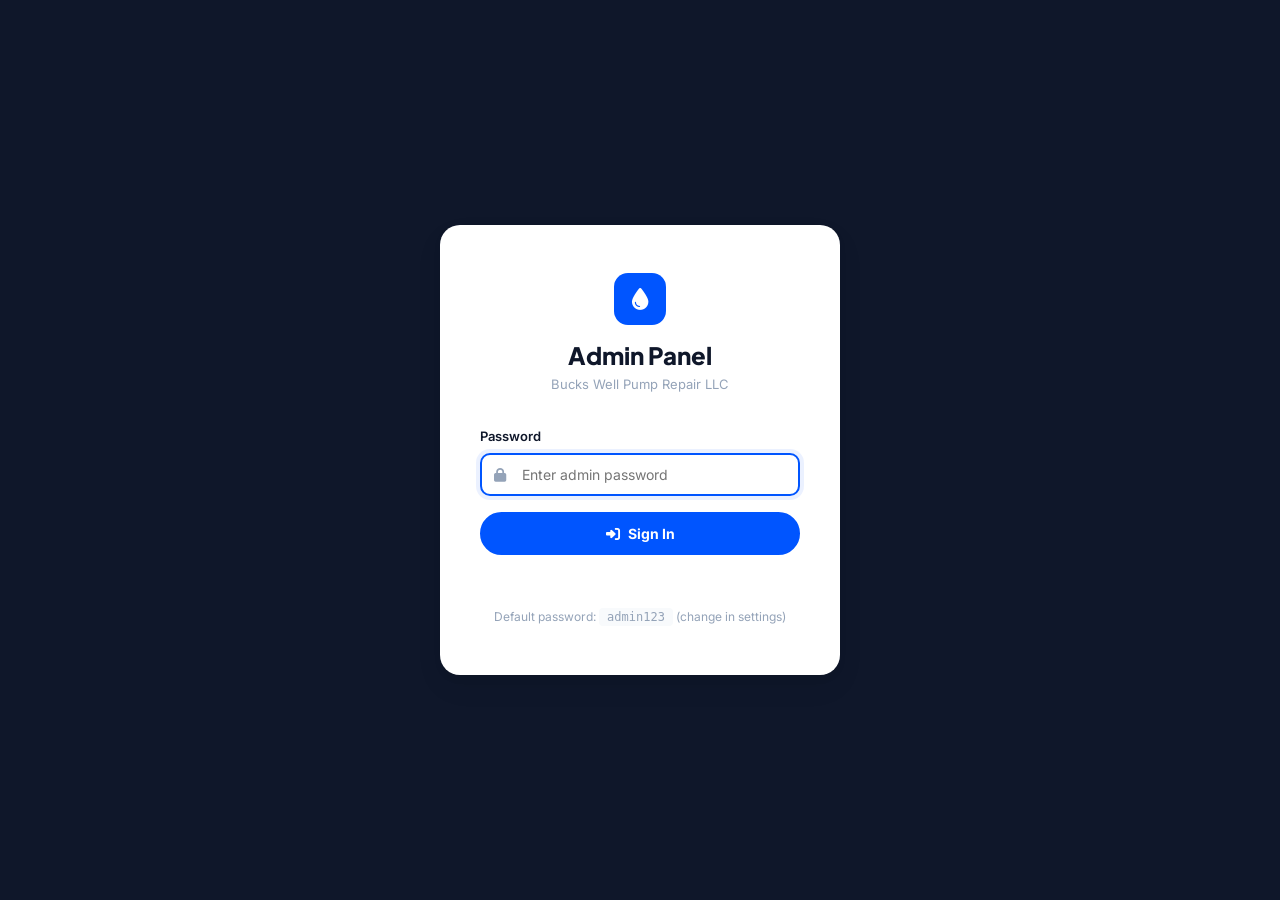
==== admin.html @ e0efdcaf "feat: add admin panel with form submissions, notifications, and email alerts" ====
<!DOCTYPE html>
<html lang="en">
<head>
    <meta charset="UTF-8">
    <meta name="viewport" content="width=device-width, initial-scale=1.0">
    <title>Admin Panel - Bucks Well Pump Repair</title>
    <link rel="preconnect" href="https://fonts.googleapis.com">
    <link rel="preconnect" href="https://fonts.gstatic.com" crossorigin>
    <link href="https://fonts.googleapis.com/css2?family=Inter:wght@400;500;600;700;800&family=Plus+Jakarta+Sans:wght@600;700;800&display=swap" rel="stylesheet">
    <link rel="stylesheet" href="https://cdnjs.cloudflare.com/ajax/libs/font-awesome/6.5.1/css/all.min.css">
    <link rel="stylesheet" href="admin.css">
</head>
<body>
    <!-- Login Screen -->
    <div class="login-screen" id="loginScreen">
        <div class="login-card">
            <div class="login-logo">
                <div class="logo-mark"><i class="fas fa-tint"></i></div>
                <h1>Admin Panel</h1>
                <p>Bucks Well Pump Repair LLC</p>
            </div>
            <form id="loginForm">
                <div class="form-group">
                    <label for="adminPassword">Password</label>
                    <div class="input-icon">
                        <i class="fas fa-lock"></i>
                        <input type="password" id="adminPassword" placeholder="Enter admin password" required autofocus>
                    </div>
                </div>
                <button type="submit" class="btn btn-primary btn-full">
                    <i class="fas fa-sign-in-alt"></i> Sign In
                </button>
                <p class="login-error" id="loginError"></p>
            </form>
            <p class="login-hint">Default password: <code>admin123</code> (change in settings)</p>
        </div>
    </div>

    <!-- Admin Dashboard -->
    <div class="admin-app" id="adminApp" style="display:none;">
        <!-- Sidebar -->
        <aside class="sidebar">
            <div class="sidebar-header">
                <div class="logo-mark logo-mark-sm"><i class="fas fa-tint"></i></div>
                <span class="sidebar-title">Admin</span>
            </div>
            <nav class="sidebar-nav">
                <a href="#" class="sidebar-link active" data-tab="dashboard">
                    <i class="fas fa-th-large"></i> Dashboard
                </a>
                <a href="#" class="sidebar-link" data-tab="submissions">
                    <i class="fas fa-inbox"></i> Submissions
                    <span class="badge" id="unreadBadge" style="display:none;">0</span>
                </a>
                <a href="#" class="sidebar-link" data-tab="settings">
                    <i class="fas fa-cog"></i> Settings
                </a>
            </nav>
            <div class="sidebar-footer">
                <a href="index.html" class="sidebar-link">
                    <i class="fas fa-external-link-alt"></i> View Website
                </a>
                <a href="#" class="sidebar-link" id="logoutBtn">
                    <i class="fas fa-sign-out-alt"></i> Logout
                </a>
            </div>
        </aside>

        <!-- Main Content -->
        <main class="main-content">
            <!-- Top Bar -->
            <div class="top-bar">
                <button class="mobile-menu-btn" id="mobileMenuBtn">
                    <i class="fas fa-bars"></i>
                </button>
                <h2 class="page-title" id="pageTitle">Dashboard</h2>
                <div class="top-bar-right">
                    <span class="admin-name"><i class="fas fa-user-circle"></i> Admin</span>
                </div>
            </div>

            <!-- Dashboard Tab -->
            <div class="tab-content active" id="tab-dashboard">
                <div class="stats-row">
                    <div class="stat-box">
                        <div class="stat-box-icon"><i class="fas fa-inbox"></i></div>
                        <div>
                            <span class="stat-box-num" id="totalSubmissions">0</span>
                            <span class="stat-box-label">Total Submissions</span>
                        </div>
                    </div>
                    <div class="stat-box">
                        <div class="stat-box-icon stat-new"><i class="fas fa-bell"></i></div>
                        <div>
                            <span class="stat-box-num" id="newSubmissions">0</span>
                            <span class="stat-box-label">New (Unread)</span>
                        </div>
                    </div>
                    <div class="stat-box">
                        <div class="stat-box-icon stat-today"><i class="fas fa-calendar-day"></i></div>
                        <div>
                            <span class="stat-box-num" id="todaySubmissions">0</span>
                            <span class="stat-box-label">Today</span>
                        </div>
                    </div>
                    <div class="stat-box">
                        <div class="stat-box-icon stat-service"><i class="fas fa-wrench"></i></div>
                        <div>
                            <span class="stat-box-num" id="topService">-</span>
                            <span class="stat-box-label">Top Service</span>
                        </div>
                    </div>
                </div>

                <div class="card">
                    <div class="card-header">
                        <h3>Recent Submissions</h3>
                        <a href="#" class="view-all-link" data-goto="submissions">View All <i class="fas fa-arrow-right"></i></a>
                    </div>
                    <div class="table-wrap" id="recentTable">
                        <p class="empty-state"><i class="fas fa-inbox"></i><br>No submissions yet. They will appear here when customers fill out the contact form.</p>
                    </div>
                </div>
            </div>

            <!-- Submissions Tab -->
            <div class="tab-content" id="tab-submissions">
                <div class="card">
                    <div class="card-header">
                        <h3>All Submissions</h3>
                        <div class="card-actions">
                            <button class="btn btn-sm btn-outline" id="markAllRead">
                                <i class="fas fa-check-double"></i> Mark All Read
                            </button>
                            <button class="btn btn-sm btn-danger" id="deleteAll">
                                <i class="fas fa-trash"></i> Delete All
                            </button>
                        </div>
                    </div>
                    <div class="table-wrap" id="allSubmissionsTable">
                        <p class="empty-state"><i class="fas fa-inbox"></i><br>No submissions yet.</p>
                    </div>
                </div>
            </div>

            <!-- Submission Detail Modal -->
            <div class="modal-overlay" id="detailModal" style="display:none;">
                <div class="modal">
                    <div class="modal-header">
                        <h3>Submission Details</h3>
                        <button class="modal-close" id="modalClose"><i class="fas fa-times"></i></button>
                    </div>
                    <div class="modal-body" id="modalBody"></div>
                    <div class="modal-footer">
                        <a href="#" class="btn btn-primary" id="modalCallBtn">
                            <i class="fas fa-phone-alt"></i> Call Customer
                        </a>
                        <button class="btn btn-danger btn-sm" id="modalDeleteBtn">
                            <i class="fas fa-trash"></i> Delete
                        </button>
                    </div>
                </div>
            </div>

            <!-- Settings Tab -->
            <div class="tab-content" id="tab-settings">
                <div class="card">
                    <div class="card-header">
                        <h3>Admin Settings</h3>
                    </div>
                    <div class="card-body">
                        <div class="settings-section">
                            <h4>Change Password</h4>
                            <form id="changePasswordForm">
                                <div class="form-group">
                                    <label>Current Password</label>
                                    <input type="password" id="currentPass" required>
                                </div>
                                <div class="form-group">
                                    <label>New Password</label>
                                    <input type="password" id="newPass" required minlength="4">
                                </div>
                                <div class="form-group">
                                    <label>Confirm New Password</label>
                                    <input type="password" id="confirmPass" required minlength="4">
                                </div>
                                <button type="submit" class="btn btn-primary">
                                    <i class="fas fa-save"></i> Update Password
                                </button>
                                <p class="settings-msg" id="passMsg"></p>
                            </form>
                        </div>

                        <div class="settings-section">
                            <h4>Email Notifications</h4>
                            <p class="settings-desc">Get email alerts when new submissions arrive. Uses <a href="https://www.emailjs.com/" target="_blank">EmailJS</a> (free tier: 200 emails/month).</p>
                            <form id="emailSettingsForm">
                                <div class="form-group">
                                    <label>EmailJS Service ID</label>
                                    <input type="text" id="emailServiceId" placeholder="service_xxxxxxx">
                                </div>
                                <div class="form-group">
                                    <label>EmailJS Template ID</label>
                                    <input type="text" id="emailTemplateId" placeholder="template_xxxxxxx">
                                </div>
                                <div class="form-group">
                                    <label>EmailJS Public Key</label>
                                    <input type="text" id="emailPublicKey" placeholder="your_public_key">
                                </div>
                                <div class="form-group">
                                    <label>Notification Email</label>
                                    <input type="email" id="notifEmail" placeholder="owner@buckswellpumprepair.com">
                                </div>
                                <div class="form-row-btns">
                                    <button type="submit" class="btn btn-primary">
                                        <i class="fas fa-save"></i> Save Email Settings
                                    </button>
                                    <button type="button" class="btn btn-outline" id="testEmailBtn">
                                        <i class="fas fa-paper-plane"></i> Send Test Email
                                    </button>
                                </div>
                                <p class="settings-msg" id="emailMsg"></p>
                            </form>
                        </div>

                        <div class="settings-section">
                            <h4>Browser Notifications</h4>
                            <p class="settings-desc">Enable browser push notifications for instant alerts.</p>
                            <button class="btn btn-outline" id="enableNotifBtn">
                                <i class="fas fa-bell"></i> Enable Browser Notifications
                            </button>
                            <p class="settings-msg" id="notifMsg"></p>
                        </div>

                        <div class="settings-section">
                            <h4>Data Management</h4>
                            <p class="settings-desc">Export all submissions as a CSV file for your records.</p>
                            <button class="btn btn-outline" id="exportCsv">
                                <i class="fas fa-file-csv"></i> Export as CSV
                            </button>
                        </div>
                    </div>
                </div>
            </div>
        </main>
    </div>

    <script src="admin.js"></script>
</body>
</html>
---- admin.css ----
/* ===== Admin Panel Styles ===== */
:root {
    --primary: #0055ff;
    --primary-dark: #003ecb;
    --primary-light: #e8f0ff;
    --accent: #ff6b2b;
    --dark: #0f172a;
    --dark-2: #1e293b;
    --text: #334155;
    --text-light: #64748b;
    --text-muted: #94a3b8;
    --bg: #f8fafc;
    --bg-white: #ffffff;
    --border: #e2e8f0;
    --danger: #ef4444;
    --danger-light: #fef2f2;
    --success: #10b981;
    --success-light: #ecfdf5;
    --warning: #f59e0b;
    --radius: 12px;
    --shadow: 0 1px 3px rgba(0,0,0,0.04), 0 4px 12px rgba(0,0,0,0.04);
    --shadow-md: 0 4px 8px rgba(0,0,0,0.04), 0 12px 28px rgba(0,0,0,0.06);
    --ease: cubic-bezier(0.4, 0, 0.2, 1);
}

*, *::before, *::after { margin: 0; padding: 0; box-sizing: border-box; }

body {
    font-family: 'Inter', -apple-system, BlinkMacSystemFont, system-ui, sans-serif;
    color: var(--text);
    background: var(--bg);
    line-height: 1.6;
    -webkit-font-smoothing: antialiased;
}

h1, h2, h3, h4 {
    font-family: 'Plus Jakarta Sans', 'Inter', sans-serif;
    color: var(--dark);
    line-height: 1.2;
}

a { text-decoration: none; color: inherit; }

/* ===== Login ===== */
.login-screen {
    min-height: 100vh;
    display: flex;
    align-items: center;
    justify-content: center;
    background: var(--dark);
    padding: 24px;
}

.login-card {
    background: var(--bg-white);
    border-radius: 20px;
    padding: 48px 40px;
    width: 100%;
    max-width: 400px;
    box-shadow: var(--shadow-md);
}

.login-logo {
    text-align: center;
    margin-bottom: 32px;
}

.login-logo .logo-mark {
    width: 52px;
    height: 52px;
    background: var(--primary);
    border-radius: 14px;
    display: inline-flex;
    align-items: center;
    justify-content: center;
    color: #fff;
    font-size: 22px;
    margin-bottom: 16px;
}

.login-logo h1 {
    font-size: 24px;
    font-weight: 800;
    margin-bottom: 4px;
}

.login-logo p {
    font-size: 13px;
    color: var(--text-muted);
}

.login-error {
    color: var(--danger);
    font-size: 13px;
    text-align: center;
    margin-top: 12px;
    min-height: 20px;
}

.login-hint {
    text-align: center;
    font-size: 12px;
    color: var(--text-muted);
    margin-top: 20px;
}

.login-hint code {
    background: var(--bg);
    padding: 2px 8px;
    border-radius: 4px;
    font-size: 12px;
}

/* ===== Form Elements ===== */
.form-group {
    margin-bottom: 16px;
}

.form-group label {
    display: block;
    font-weight: 600;
    font-size: 13px;
    color: var(--dark);
    margin-bottom: 6px;
}

.form-group input,
.form-group select,
.form-group textarea {
    width: 100%;
    padding: 11px 14px;
    font-family: 'Inter', sans-serif;
    font-size: 14px;
    border: 2px solid var(--border);
    border-radius: 10px;
    background: var(--bg-white);
    color: var(--text);
    transition: all 0.3s var(--ease);
}

.form-group input:focus,
.form-group select:focus,
.form-group textarea:focus {
    outline: none;
    border-color: var(--primary);
    box-shadow: 0 0 0 4px rgba(0,85,255,0.08);
}

.input-icon {
    position: relative;
}

.input-icon i {
    position: absolute;
    left: 14px;
    top: 50%;
    transform: translateY(-50%);
    color: var(--text-muted);
    font-size: 14px;
}

.input-icon input {
    padding-left: 40px;
}

/* ===== Buttons ===== */
.btn {
    display: inline-flex;
    align-items: center;
    justify-content: center;
    gap: 8px;
    font-family: 'Inter', sans-serif;
    font-weight: 700;
    font-size: 14px;
    padding: 11px 24px;
    border-radius: 50px;
    border: 2px solid transparent;
    cursor: pointer;
    transition: all 0.3s var(--ease);
    white-space: nowrap;
}

.btn-primary {
    background: var(--primary);
    color: #fff;
    border-color: var(--primary);
}

.btn-primary:hover {
    background: var(--primary-dark);
    border-color: var(--primary-dark);
    transform: translateY(-1px);
}

.btn-outline {
    background: transparent;
    color: var(--primary);
    border-color: var(--primary);
}

.btn-outline:hover {
    background: var(--primary);
    color: #fff;
}

.btn-danger {
    background: var(--danger);
    color: #fff;
    border-color: var(--danger);
}

.btn-danger:hover {
    background: #dc2626;
    border-color: #dc2626;
}

.btn-sm {
    padding: 7px 16px;
    font-size: 12px;
}

.btn-full { width: 100%; }

.form-row-btns {
    display: flex;
    gap: 12px;
    flex-wrap: wrap;
}

/* ===== Admin Layout ===== */
.admin-app {
    display: flex;
    min-height: 100vh;
}

/* Sidebar */
.sidebar {
    width: 240px;
    background: var(--dark);
    color: #fff;
    display: flex;
    flex-direction: column;
    position: fixed;
    top: 0;
    left: 0;
    bottom: 0;
    z-index: 100;
    transition: transform 0.3s var(--ease);
}

.sidebar-header {
    display: flex;
    align-items: center;
    gap: 10px;
    padding: 20px 20px 24px;
    border-bottom: 1px solid rgba(255,255,255,0.06);
}

.logo-mark-sm {
    width: 32px;
    height: 32px;
    background: var(--primary);
    border-radius: 8px;
    display: flex;
    align-items: center;
    justify-content: center;
    font-size: 14px;
}

.sidebar-title {
    font-family: 'Plus Jakarta Sans', sans-serif;
    font-weight: 700;
    font-size: 16px;
}

.sidebar-nav {
    flex: 1;
    padding: 16px 12px;
    display: flex;
    flex-direction: column;
    gap: 4px;
}

.sidebar-link {
    display: flex;
    align-items: center;
    gap: 10px;
    padding: 10px 14px;
    border-radius: 10px;
    font-size: 14px;
    font-weight: 500;
    color: rgba(255,255,255,0.55);
    transition: all 0.2s var(--ease);
}

.sidebar-link:hover {
    color: #fff;
    background: rgba(255,255,255,0.06);
}

.sidebar-link.active {
    color: #fff;
    background: rgba(0,85,255,0.2);
}

.sidebar-link i {
    width: 18px;
    text-align: center;
    font-size: 14px;
}

.badge {
    background: var(--danger);
    color: #fff;
    font-size: 11px;
    font-weight: 700;
    padding: 2px 8px;
    border-radius: 50px;
    margin-left: auto;
}

.sidebar-footer {
    padding: 12px;
    border-top: 1px solid rgba(255,255,255,0.06);
    display: flex;
    flex-direction: column;
    gap: 4px;
}

/* Main Content */
.main-content {
    flex: 1;
    margin-left: 240px;
    min-height: 100vh;
}

.top-bar {
    display: flex;
    align-items: center;
    gap: 16px;
    padding: 16px 32px;
    background: var(--bg-white);
    border-bottom: 1px solid var(--border);
    position: sticky;
    top: 0;
    z-index: 50;
}

.mobile-menu-btn {
    display: none;
    background: none;
    border: none;
    font-size: 20px;
    color: var(--text);
    cursor: pointer;
}

.page-title {
    font-size: 20px;
    font-weight: 700;
    flex: 1;
}

.admin-name {
    font-size: 13px;
    color: var(--text-light);
    font-weight: 500;
}

.tab-content {
    display: none;
    padding: 28px 32px;
}

.tab-content.active { display: block; }

/* ===== Stats Row ===== */
.stats-row {
    display: grid;
    grid-template-columns: repeat(4, 1fr);
    gap: 16px;
    margin-bottom: 28px;
}

.stat-box {
    background: var(--bg-white);
    border: 1px solid var(--border);
    border-radius: var(--radius);
    padding: 20px;
    display: flex;
    align-items: center;
    gap: 16px;
    transition: all 0.3s var(--ease);
}

.stat-box:hover {
    box-shadow: var(--shadow-md);
    transform: translateY(-2px);
}

.stat-box-icon {
    width: 48px;
    height: 48px;
    background: var(--primary-light);
    border-radius: 12px;
    display: flex;
    align-items: center;
    justify-content: center;
    color: var(--primary);
    font-size: 18px;
    flex-shrink: 0;
}

.stat-box-icon.stat-new { background: #fef2f2; color: var(--danger); }
.stat-box-icon.stat-today { background: #ecfdf5; color: var(--success); }
.stat-box-icon.stat-service { background: #fffbeb; color: var(--warning); }

.stat-box-num {
    display: block;
    font-family: 'Plus Jakarta Sans', sans-serif;
    font-size: 24px;
    font-weight: 800;
    color: var(--dark);
    line-height: 1.1;
}

.stat-box-label {
    font-size: 12px;
    color: var(--text-muted);
    font-weight: 500;
}

/* ===== Cards ===== */
.card {
    background: var(--bg-white);
    border: 1px solid var(--border);
    border-radius: var(--radius);
    overflow: hidden;
}

.card-header {
    display: flex;
    align-items: center;
    justify-content: space-between;
    padding: 18px 24px;
    border-bottom: 1px solid var(--border);
}

.card-header h3 {
    font-size: 16px;
    font-weight: 700;
}

.card-actions {
    display: flex;
    gap: 8px;
}

.card-body {
    padding: 24px;
}

.view-all-link {
    font-size: 13px;
    font-weight: 600;
    color: var(--primary);
    display: flex;
    align-items: center;
    gap: 4px;
    transition: gap 0.3s var(--ease);
}

.view-all-link:hover { gap: 8px; }

/* ===== Table ===== */
.table-wrap {
    overflow-x: auto;
}

table {
    width: 100%;
    border-collapse: collapse;
}

th, td {
    text-align: left;
    padding: 12px 16px;
    font-size: 13px;
    border-bottom: 1px solid var(--border);
}

th {
    font-weight: 600;
    color: var(--text-light);
    font-size: 12px;
    text-transform: uppercase;
    letter-spacing: 0.5px;
    background: var(--bg);
}

tr {
    transition: background 0.2s var(--ease);
}

tr:hover { background: var(--bg); }
tr.unread { background: #f0f7ff; }
tr.unread:hover { background: #e5f0ff; }

.status-new {
    display: inline-flex;
    align-items: center;
    gap: 4px;
    font-size: 11px;
    font-weight: 700;
    color: var(--primary);
    background: var(--primary-light);
    padding: 3px 10px;
    border-radius: 50px;
}

.status-read {
    display: inline-flex;
    align-items: center;
    gap: 4px;
    font-size: 11px;
    font-weight: 700;
    color: var(--text-muted);
    background: var(--bg);
    padding: 3px 10px;
    border-radius: 50px;
}

.table-actions {
    display: flex;
    gap: 6px;
}

.table-btn {
    width: 32px;
    height: 32px;
    border: 1px solid var(--border);
    border-radius: 8px;
    background: var(--bg-white);
    color: var(--text-light);
    cursor: pointer;
    display: flex;
    align-items: center;
    justify-content: center;
    font-size: 13px;
    transition: all 0.2s var(--ease);
}

.table-btn:hover {
    border-color: var(--primary);
    color: var(--primary);
}

.table-btn.delete-btn:hover {
    border-color: var(--danger);
    color: var(--danger);
}

.empty-state {
    text-align: center;
    padding: 48px 24px;
    color: var(--text-muted);
    font-size: 14px;
    line-height: 2;
}

.empty-state i {
    font-size: 32px;
    opacity: 0.3;
}

/* ===== Modal ===== */
.modal-overlay {
    position: fixed;
    inset: 0;
    background: rgba(15,23,42,0.5);
    backdrop-filter: blur(4px);
    z-index: 200;
    display: flex;
    align-items: center;
    justify-content: center;
    padding: 24px;
}

.modal {
    background: var(--bg-white);
    border-radius: 16px;
    width: 100%;
    max-width: 520px;
    box-shadow: 0 20px 60px rgba(0,0,0,0.15);
    animation: modalIn 0.3s var(--ease);
}

@keyframes modalIn {
    from { opacity: 0; transform: scale(0.95) translateY(10px); }
    to { opacity: 1; transform: scale(1) translateY(0); }
}

.modal-header {
    display: flex;
    align-items: center;
    justify-content: space-between;
    padding: 20px 24px;
    border-bottom: 1px solid var(--border);
}

.modal-header h3 { font-size: 18px; font-weight: 700; }

.modal-close {
    background: none;
    border: none;
    font-size: 18px;
    color: var(--text-muted);
    cursor: pointer;
    padding: 4px;
    transition: color 0.2s;
}

.modal-close:hover { color: var(--dark); }

.modal-body {
    padding: 24px;
}

.detail-row {
    margin-bottom: 16px;
}

.detail-label {
    font-size: 11px;
    font-weight: 700;
    text-transform: uppercase;
    letter-spacing: 0.5px;
    color: var(--text-muted);
    margin-bottom: 4px;
}

.detail-value {
    font-size: 15px;
    color: var(--dark);
    font-weight: 500;
}

.modal-footer {
    display: flex;
    align-items: center;
    justify-content: space-between;
    padding: 16px 24px;
    border-top: 1px solid var(--border);
}

/* ===== Settings ===== */
.settings-section {
    padding: 24px 0;
    border-bottom: 1px solid var(--border);
}

.settings-section:first-child { padding-top: 0; }
.settings-section:last-child { border-bottom: none; }

.settings-section h4 {
    font-size: 16px;
    font-weight: 700;
    margin-bottom: 8px;
}

.settings-desc {
    font-size: 13px;
    color: var(--text-light);
    margin-bottom: 16px;
    line-height: 1.6;
}

.settings-desc a {
    color: var(--primary);
    font-weight: 600;
}

.settings-msg {
    font-size: 13px;
    margin-top: 10px;
    min-height: 20px;
}

.settings-msg.success { color: var(--success); }
.settings-msg.error { color: var(--danger); }

/* ===== Toast ===== */
.toast {
    position: fixed;
    top: 20px;
    right: 20px;
    background: var(--dark);
    color: #fff;
    padding: 14px 20px;
    border-radius: 12px;
    font-size: 14px;
    font-weight: 500;
    z-index: 9999;
    display: flex;
    align-items: center;
    gap: 10px;
    box-shadow: 0 8px 32px rgba(0,0,0,0.2);
    animation: toastIn 0.4s var(--ease);
}

.toast.success { background: var(--success); }
.toast.error { background: var(--danger); }

@keyframes toastIn {
    from { opacity: 0; transform: translateX(40px); }
    to { opacity: 1; transform: translateX(0); }
}

/* ===== Responsive ===== */
@media (max-width: 1024px) {
    .stats-row { grid-template-columns: repeat(2, 1fr); }
}

@media (max-width: 768px) {
    .sidebar {
        transform: translateX(-100%);
    }

    .sidebar.open { transform: translateX(0); }

    .main-content { margin-left: 0; }

    .mobile-menu-btn { display: block; }

    .top-bar { padding: 14px 20px; }
    .tab-content { padding: 20px; }

    .stats-row { grid-template-columns: 1fr; }

    .card-header { flex-direction: column; align-items: flex-start; gap: 10px; }
    .card-actions { width: 100%; }

    .modal { max-width: 100%; margin: 16px; }
}
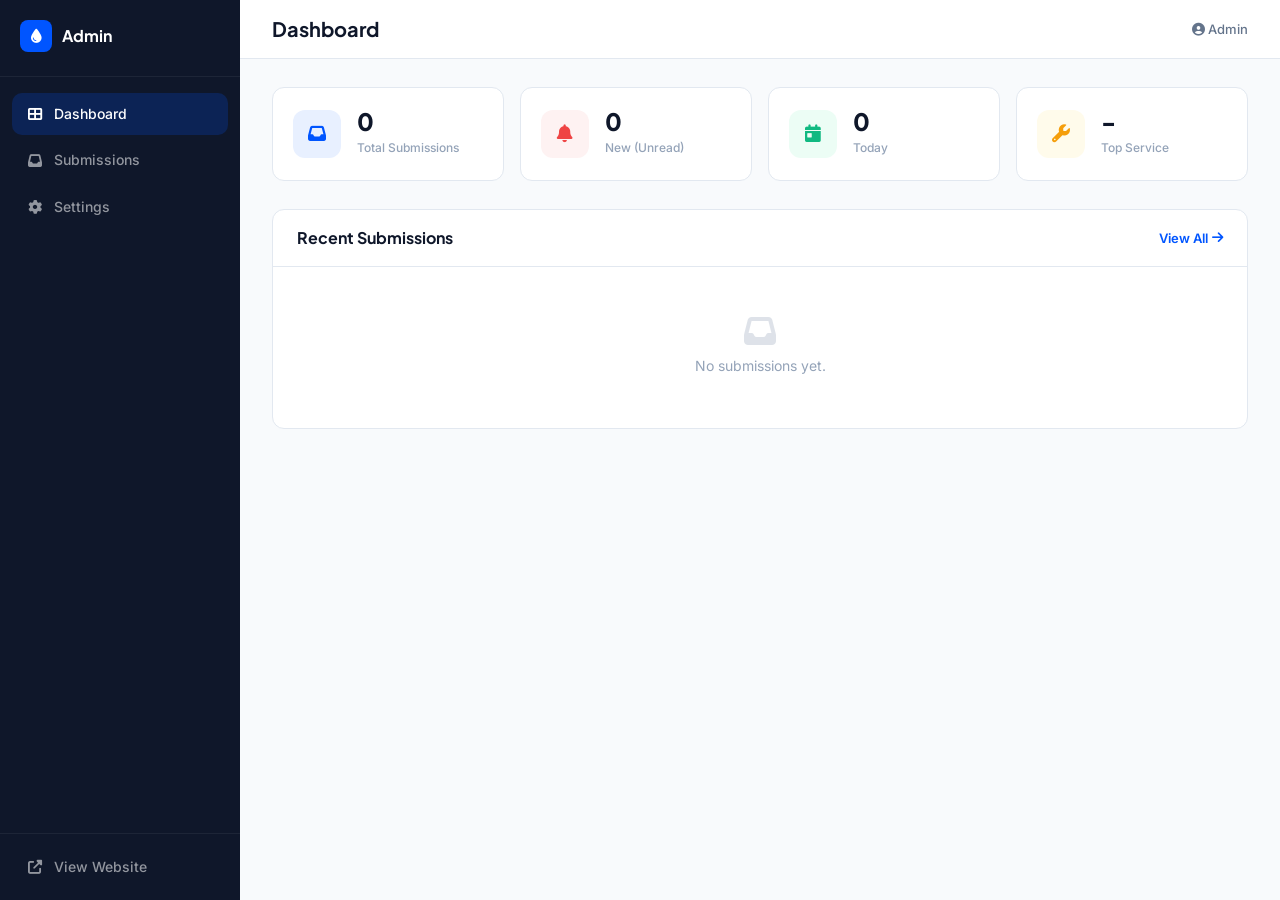
==== commit ea6d1c02: "feat: remove password protection from admin panel" ====
--- a/admin.html
+++ b/admin.html
@@ -11,33 +11,8 @@
     <link rel="stylesheet" href="admin.css">
 </head>
 <body>
-    <!-- Login Screen -->
-    <div class="login-screen" id="loginScreen">
-        <div class="login-card">
-            <div class="login-logo">
-                <div class="logo-mark"><i class="fas fa-tint"></i></div>
-                <h1>Admin Panel</h1>
-                <p>Bucks Well Pump Repair LLC</p>
-            </div>
-            <form id="loginForm">
-                <div class="form-group">
-                    <label for="adminPassword">Password</label>
-                    <div class="input-icon">
-                        <i class="fas fa-lock"></i>
-                        <input type="password" id="adminPassword" placeholder="Enter admin password" required autofocus>
-                    </div>
-                </div>
-                <button type="submit" class="btn btn-primary btn-full">
-                    <i class="fas fa-sign-in-alt"></i> Sign In
-                </button>
-                <p class="login-error" id="loginError"></p>
-            </form>
-            <p class="login-hint">Default password: <code>admin123</code> (change in settings)</p>
-        </div>
-    </div>
-
     <!-- Admin Dashboard -->
-    <div class="admin-app" id="adminApp" style="display:none;">
+    <div class="admin-app" id="adminApp">
         <!-- Sidebar -->
         <aside class="sidebar">
             <div class="sidebar-header">
@@ -60,9 +35,7 @@
                 <a href="index.html" class="sidebar-link">
                     <i class="fas fa-external-link-alt"></i> View Website
                 </a>
-                <a href="#" class="sidebar-link" id="logoutBtn">
-                    <i class="fas fa-sign-out-alt"></i> Logout
-                </a>
+
             </div>
         </aside>
 
@@ -170,28 +143,6 @@
                     </div>
                     <div class="card-body">
                         <div class="settings-section">
-                            <h4>Change Password</h4>
-                            <form id="changePasswordForm">
-                                <div class="form-group">
-                                    <label>Current Password</label>
-                                    <input type="password" id="currentPass" required>
-                                </div>
-                                <div class="form-group">
-                                    <label>New Password</label>
-                                    <input type="password" id="newPass" required minlength="4">
-                                </div>
-                                <div class="form-group">
-                                    <label>Confirm New Password</label>
-                                    <input type="password" id="confirmPass" required minlength="4">
-                                </div>
-                                <button type="submit" class="btn btn-primary">
-                                    <i class="fas fa-save"></i> Update Password
-                                </button>
-                                <p class="settings-msg" id="passMsg"></p>
-                            </form>
-                        </div>
-
-                        <div class="settings-section">
                             <h4>Email Notifications</h4>
                             <p class="settings-desc">Get email alerts when new submissions arrive. Uses <a href="https://www.emailjs.com/" target="_blank">EmailJS</a> (free tier: 200 emails/month).</p>
                             <form id="emailSettingsForm">
